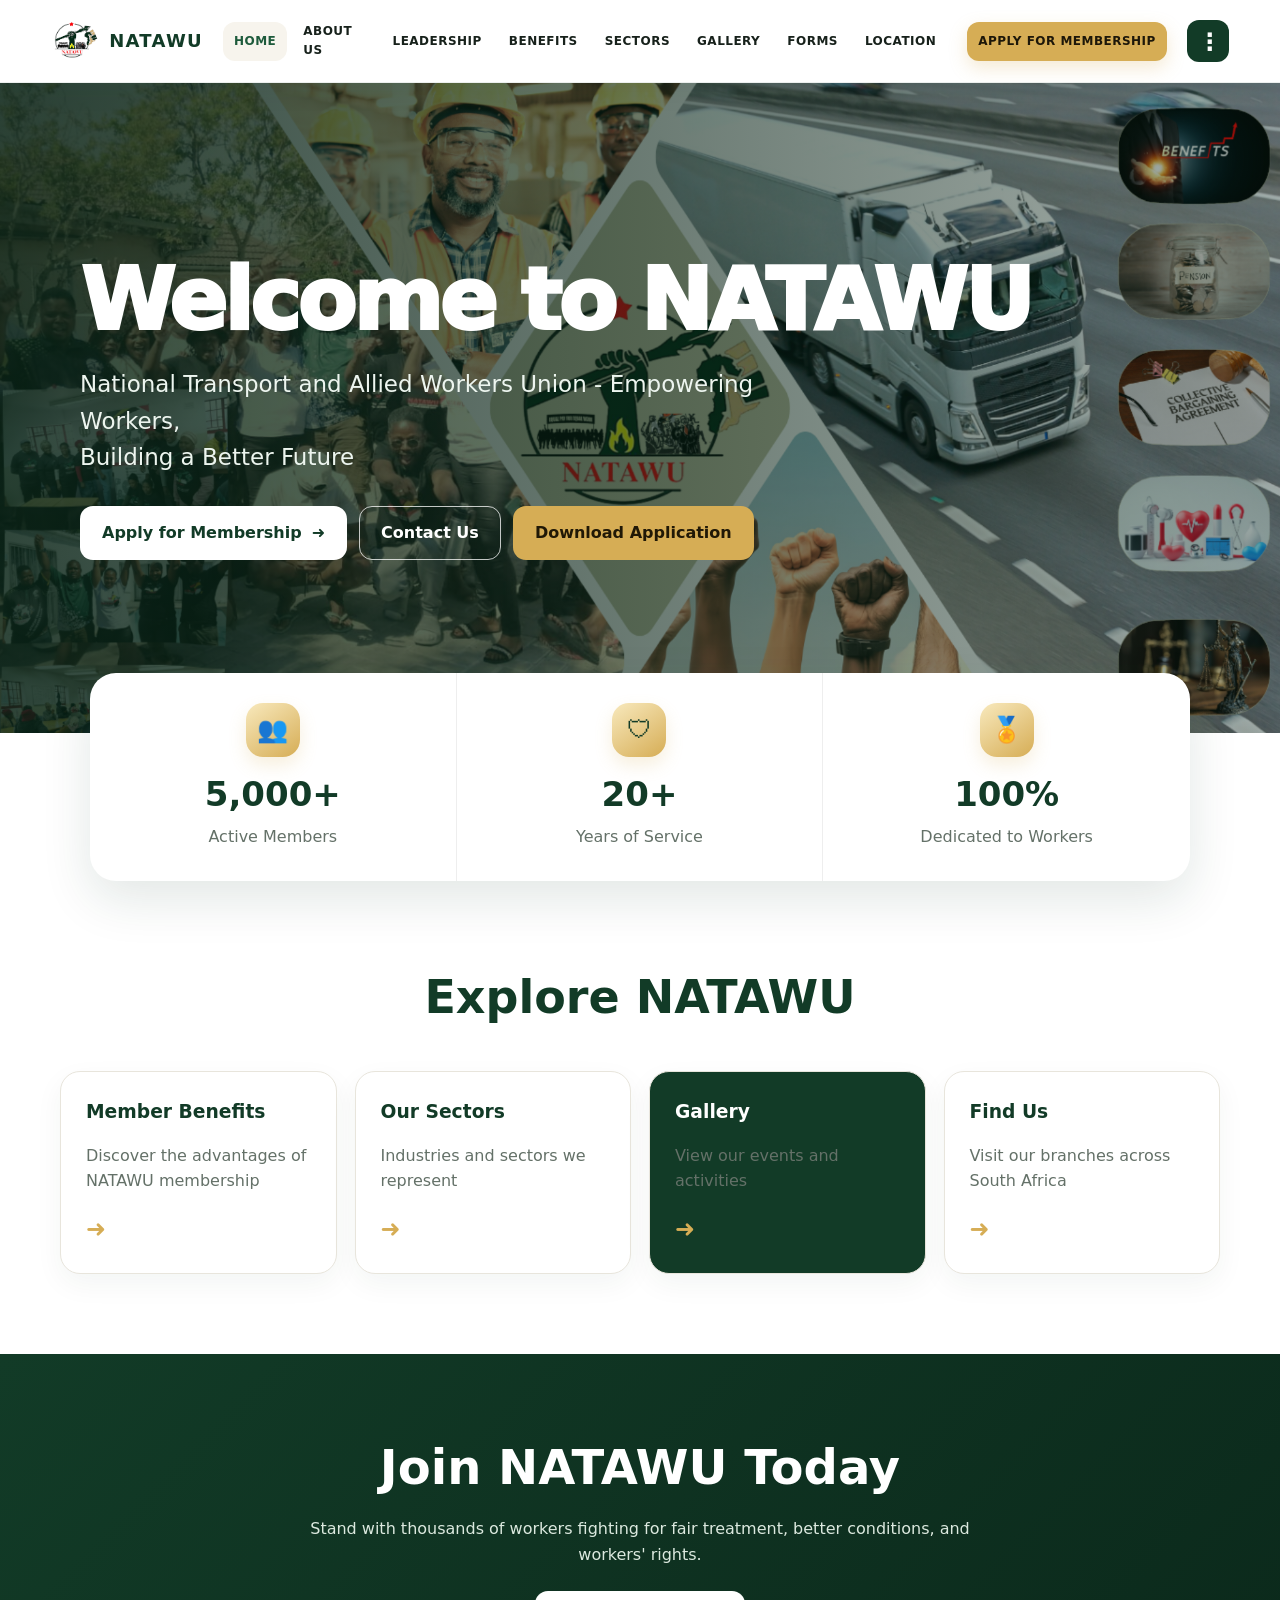
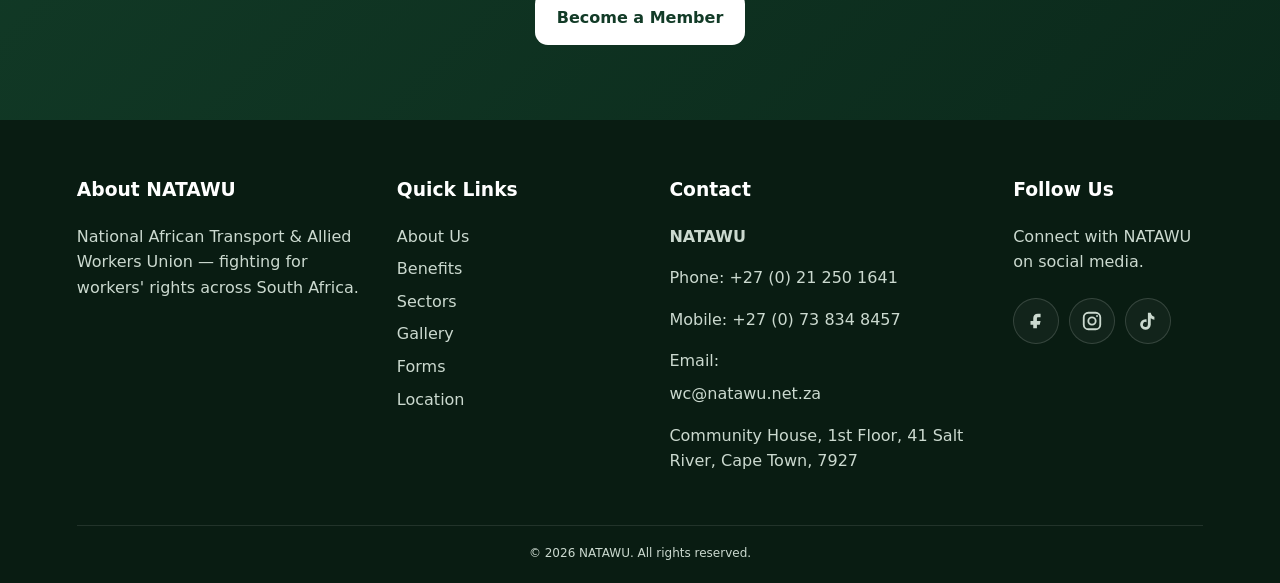
==== index.html @ a7b3f752 "Add files via upload" ====
<!doctype html>
<html lang="en" data-page="home">

<head>
  <meta charset="utf-8">
  <meta name="viewport" content="width=device-width, initial-scale=1">
  <title>NATAWU | Home</title>
  <link rel="stylesheet" href="css/style.css">
</head>

<body>
  <header class="site-header">
    <a class="brand" href="index.html" aria-label="NATAWU Home"><img
        src="images/cd23197be1ec1a989d1b0f8f8c7481d8044684c5.png" alt="NATAWU logo"><span>NATAWU</span></a>
    <button class="mobile-toggle" aria-label="Open menu" aria-expanded="false">☰</button>
    <nav class="nav" aria-label="Primary navigation">
      <a href="index.html" data-page="home">HOME</a><a href="about.html" data-page="about">ABOUT US</a><a
        href="leadership.html" data-page="leadership">LEADERSHIP</a><a href="benefits.html"
        data-page="benefits">BENEFITS</a><a href="sectors.html" data-page="sectors">SECTORS</a><a href="gallery.html"
        data-page="gallery">GALLERY</a><a href="forms.html" data-page="forms">FORMS</a><a href="location.html"
        data-page="location">LOCATION</a>
    </nav>
    <a class="apply-nav" href="apply-membership.html">APPLY FOR MEMBERSHIP</a>
    <div class="more-wrap"><button class="more-btn" aria-label="More menu">⋮</button>
      <div class="more-menu"><a href="apply-membership.html">Apply for Membership</a><a href="congress.html">National
          Congress 2026</a><a href="files/MEMBERSHIP_APPLICATION_FORM.pdf" download>Download Form</a><a
          href="location.html">Contact Branch</a><a href="wc@natawu.net.za">Email NATAWU</a></div>
    </div>
  </header>
  <main>
    <section class="home-hero" style="--hero:url('images/natawu-landing.png')">
      <div class="hero-content">
        <h1>Welcome to NATAWU</h1>
        <p>National Transport and Allied Workers Union - Empowering Workers,<br>Building a Better Future</p>
        <div class="hero-actions"><a class="btn white" href="apply-membership.html">Apply for Membership
            <span>➜</span></a><a class="btn outline" href="location.html">Contact Us</a><a class="btn yellow"
            href="files/MEMBERSHIP_APPLICATION_FORM.pdf" download>Download Application</a></div>
      </div>
    </section>
    <section class="stats">
      <article>
        <div class="stat-icon">👥</div>
        <h2>5,000+</h2>
        <p>Active Members</p>
      </article>
      <article>
        <div class="stat-icon">🛡</div>
        <h2>20+</h2>
        <p>Years of Service</p>
      </article>
      <article>
        <div class="stat-icon">🏅</div>
        <h2>100%</h2>
        <p>Dedicated to Workers</p>
      </article>
    </section>
    <section id="explore" class="explore">
      <h2>Explore NATAWU</h2>
      <div class="explore-grid"><a href="benefits.html">
          <h3>Member Benefits</h3>
          <p>Discover the advantages of NATAWU membership</p><span>➜</span>
        </a><a href="sectors.html">
          <h3>Our Sectors</h3>
          <p>Industries and sectors we represent</p><span>➜</span>
        </a><a class="highlight" href="gallery.html">
          <h3>Gallery</h3>
          <p>View our events and activities</p><span>➜</span>
        </a><a href="location.html">
          <h3>Find Us</h3>
          <p>Visit our branches across South Africa</p><span>➜</span>
        </a></div>
    </section>
    <section class="cta">
      <h2>Join NATAWU Today</h2>
      <p>Stand with thousands of workers fighting for fair treatment, better conditions, and workers' rights.</p><a
        class="btn white" href="forms.html">Become a Member</a>
    </section>
  </main>
  <footer class="footer">
    <div class="footer-grid">
      <div>
        <h3>About NATAWU</h3>
        <p>National African Transport & Allied Workers Union — fighting for workers' rights across South Africa.</p>
      </div>
      <div>
        <h3>Quick Links</h3><a href="about.html">About Us</a><a href="benefits.html">Benefits</a><a
          href="sectors.html">Sectors</a><a href="gallery.html">Gallery</a><a href="forms.html">Forms</a><a
          href="location.html">Location</a>
      </div>
      <div>
        <h3>Contact</h3>
        <p><strong>NATAWU</strong></p>
        <p>Phone: +27 (0) 21 250 1641</p>
        <p>Mobile: +27 (0) 73 834 8457</p>
        <p>Email: <a href="mailto:wc@natawu.net.za">wc@natawu.net.za</a></p>
        <p>Community House, 1st Floor, 41 Salt River, Cape Town, 7927</p>
      </div>
      <div>
        <h3>Follow Us</h3>
        <p>Connect with NATAWU on social media.</p>
        <div class="socials"></div>
      </div>
    </div>
    <div class="copyright">© 2026 NATAWU. All rights reserved.</div>
  </footer>
  <script src="js/main.js"></script>
</body>

</html>
---- css/style.css ----
:root{--green:#123b27;--green2:#1d5a3b;--green3:#2d7b50;--gold:#d6ad55;--gold2:#f0d58b;--cream:#f7f4ed;--ink:#17211b;--muted:#647168;--white:#fff;--shadow:0 18px 50px rgba(18,59,39,.12);--radius:22px}
*{box-sizing:border-box}html{scroll-behavior:smooth}body{margin:0;font-family:Inter,system-ui,-apple-system,Segoe UI,Roboto,Arial,sans-serif;color:var(--ink);background:#fff;line-height:1.6}a{color:inherit;text-decoration:none}img{max-width:100%;display:block}button,input,select,textarea{font:inherit}.site-header{position:sticky;top:0;z-index:1000;display:flex;align-items:center;gap:20px;padding:12px clamp(16px,4vw,56px);background:rgba(255,255,255,.96);backdrop-filter:blur(16px);border-bottom:1px solid rgba(18,59,39,.08);box-shadow:0 8px 28px rgba(18,59,39,.06)}.brand{display:flex;align-items:center;gap:10px;min-width:max-content;font-weight:900;letter-spacing:.08em;color:var(--green)}.brand img{width:48px;height:48px;object-fit:contain}.brand span{font-size:18px}.nav{display:flex;align-items:center;justify-content:center;gap:5px;flex:1}.nav a,.apply-nav,.more-btn{padding:10px 11px;border-radius:12px;font-size:12px;font-weight:800;letter-spacing:.04em;transition:.25s}.nav a:hover,.nav a.active{background:var(--cream);color:var(--green2)}.apply-nav{background:var(--gold);color:#1d1709;box-shadow:0 7px 18px rgba(214,173,85,.25);white-space:nowrap}.apply-nav:hover{transform:translateY(-2px);background:var(--gold2)}.more-wrap{position:relative}.more-btn{border:0;background:var(--green);color:#fff;width:42px;height:42px;cursor:pointer;font-size:24px;line-height:1}.more-menu{display:none;position:absolute;right:0;top:50px;width:210px;padding:8px;background:#fff;border:1px solid #e8e4da;border-radius:16px;box-shadow:var(--shadow)}.more-menu.show{display:grid}.more-menu a{padding:11px 12px;border-radius:10px;font-weight:700;font-size:13px}.more-menu a:hover{background:var(--cream);color:var(--green2)}.mobile-toggle{display:none;margin-left:auto;border:0;background:var(--green);color:#fff;width:44px;height:44px;border-radius:12px;font-size:22px}.home-hero{min-height:650px;display:grid;place-items:center;background:linear-gradient(90deg,rgba(8,35,22,.84),rgba(8,35,22,.36)),url('../images/natawu-landing.png') center/cover no-repeat;color:#fff}.hero-content{width:min(1120px,92%);padding:80px 0}.hero-content h1{font-size:clamp(44px,7vw,86px);line-height:1;margin:0 0 20px;font-weight:950;letter-spacing:-.04em}.hero-content p{font-size:clamp(17px,2vw,23px);max-width:760px;color:#edf5ef}.hero-actions{display:flex;flex-wrap:wrap;gap:12px;margin-top:30px}.btn{display:inline-flex;align-items:center;justify-content:center;gap:10px;padding:13px 21px;border-radius:13px;border:1px solid transparent;font-weight:850;cursor:pointer;transition:.25s}.btn:hover{transform:translateY(-2px);box-shadow:0 12px 24px rgba(0,0,0,.12)}.btn.white{background:#fff;color:var(--green)}.btn.outline{border-color:rgba(255,255,255,.75);color:#fff;background:transparent}.btn.yellow{background:var(--gold);color:#201806}.btn.green{background:var(--green);color:#fff}.btn.disabled{opacity:.5;cursor:not-allowed}.stats{display:grid;grid-template-columns:repeat(3,1fr);width:min(1100px,92%);margin:-60px auto 0;position:relative;background:#fff;border-radius:26px;box-shadow:var(--shadow);overflow:hidden}.stats article{text-align:center;padding:30px 20px;border-right:1px solid #eee}.stats article:last-child{border-right:0}.stat-icon,.soft-icon{width:54px;height:54px;margin:0 auto 10px;display:grid;place-items:center;border-radius:17px;background:linear-gradient(145deg,#f8e9bd,#d6ad55);color:var(--green);font-size:25px;box-shadow:0 8px 18px rgba(214,173,85,.2)}.stats h2{font-size:34px;margin:0;color:var(--green)}.stats p{margin:2px 0;color:var(--muted)}main{min-height:55vh}.explore,.benefits-section,.sectors,.gallery,.leadership,.history,.why-section,.branches,.forms-grid,.contact-form,.split,.info-cards,.numbers,.issues,.open-workers{width:min(1160px,92%);margin:0 auto;padding:80px 0}.explore h2,.gallery h2,.leadership>h2,.history h2,.why-section>h2,.numbers>h2,.issues>h2{text-align:center;color:var(--green);font-size:clamp(30px,4vw,46px);margin:0 0 36px}.explore-grid{display:grid;grid-template-columns:repeat(4,1fr);gap:18px}.explore-grid a{padding:25px;border:1px solid #e8e5dc;border-radius:20px;background:#fff;box-shadow:0 10px 28px rgba(18,59,39,.05);transition:.25s}.explore-grid a:hover{transform:translateY(-6px);border-color:var(--gold)}.explore-grid h3{margin:0;color:var(--green)}.explore-grid p{color:var(--muted)}.explore-grid span{color:var(--gold);font-size:24px}.explore-grid .highlight{background:var(--green);color:#fff}.explore-grid .highlight h3{color:#fff}.cta{padding:75px 20px;text-align:center;background:linear-gradient(135deg,var(--green),#0b291b);color:#fff}.cta h2{font-size:clamp(30px,4vw,48px);margin:0 0 10px}.cta p{max-width:680px;margin:0 auto 24px;color:#dce9df}.page-hero{padding:90px 6%;background:linear-gradient(135deg,var(--green),#245d40);color:#fff;text-align:center}.page-hero h1{font-size:clamp(42px,6vw,70px);margin:0 0 10px}.page-hero p{max-width:780px;margin:auto;color:#dce9df;font-size:18px}.split{display:grid;grid-template-columns:1.1fr .9fr;gap:55px;align-items:center}.split h2{font-size:42px;color:var(--green);margin-top:0}.split img{border-radius:26px;box-shadow:var(--shadow)}.info-cards,.benefit-grid,.sector-grid,.why-grid,.leader-grid,.gallery-grid,.numbers-grid,.issue-grid{display:grid;gap:20px}.info-cards{grid-template-columns:repeat(3,1fr)}.info-cards article,.benefit-grid article,.sector-grid article,.why-grid article,.leader-card,.form-card,.branch,.issue-grid article{border:1px solid #e8e5dc;border-radius:22px;padding:25px;background:#fff;box-shadow:0 10px 30px rgba(18,59,39,.055);transition:.25s}.info-cards article:hover,.benefit-grid article:hover,.sector-grid article:hover,.leader-card:hover{transform:translateY(-5px);box-shadow:var(--shadow);border-color:#ddc27d}.history{background:var(--cream);max-width:none;padding-left:6%;padding-right:6%}.timeline{max-width:900px;margin:auto;padding:28px;border-left:4px solid var(--gold);background:#fff;border-radius:0 18px 18px 0}.center-band{text-align:center;padding:65px 20px;background:var(--cream)}.leader-grid{grid-template-columns:repeat(4,1fr)}.leader-card{text-align:center;position:relative;overflow:hidden}.leader-card img{width:150px;height:150px;object-fit:cover;border-radius:50%;margin:0 auto 18px;border:5px solid #f1dfab}.leader-card h3{color:var(--green);margin:5px 0}.leader-card p{margin:0;color:var(--muted);font-weight:700}.fallback-avatar{display:none}.benefit-grid{grid-template-columns:repeat(3,1fr)}.benefit-grid article>span,.sector-grid article>span{width:58px;height:58px;display:grid;place-items:center;border-radius:18px;background:linear-gradient(145deg,#f7e9bf,#d6ad55);font-size:26px;margin-bottom:15px;color:var(--green);box-shadow:0 9px 20px rgba(214,173,85,.18);transition:.35s}.benefit-grid article:hover>span,.sector-grid article:hover>span{transform:rotate(-6deg) scale(1.1)}.benefit-grid h3,.sector-grid h3{color:var(--green);margin:0 0 7px}.benefit-grid p{color:var(--muted);margin:0}.why-grid{grid-template-columns:repeat(3,1fr)}.why-grid article{display:flex;gap:16px}.why-grid b{width:42px;height:42px;flex:none;display:grid;place-items:center;border-radius:13px;background:var(--green);color:#fff}.sectors .sector-grid{grid-template-columns:repeat(4,1fr)}.sector-grid article{text-align:center}.sector-grid article>span{margin:0 auto 15px}.open-workers{background:var(--green);color:#fff;max-width:none;text-align:center;padding-left:8%;padding-right:8%}.open-workers h2{font-size:40px;margin-top:0}.numbers{padding-top:70px;padding-bottom:70px}.numbers-grid{grid-template-columns:repeat(4,1fr)}.numbers-grid article{text-align:center;padding:25px;background:var(--cream);border-radius:18px}.numbers-grid strong{font-size:38px;color:var(--green)}.issues .issue-grid{grid-template-columns:repeat(3,1fr)}.issue-grid article h3{color:var(--green)}.issue-grid article p{color:var(--muted)}.gallery-grid{grid-template-columns:repeat(3,1fr)}.gallery-card{padding:0;border:0;background:#fff;border-radius:20px;overflow:hidden;box-shadow:0 10px 28px rgba(18,59,39,.09);cursor:pointer;transition:.25s}.gallery-card:hover{transform:translateY(-6px)}.gallery-card img{width:100%;height:250px;object-fit:cover}.gallery-card span{display:block;padding:15px;text-align:left;font-weight:800;color:var(--green)}.lightbox{display:none;position:fixed;inset:0;z-index:2000;background:rgba(4,14,9,.9);place-items:center;padding:30px}.lightbox.show{display:grid}.lightbox img{max-width:92vw;max-height:85vh;border-radius:18px}.lightbox button{position:absolute;top:20px;right:25px;border:0;background:#fff;color:var(--green);width:45px;height:45px;border-radius:50%;font-size:30px;cursor:pointer}.forms-grid{grid-template-columns:repeat(2,1fr);display:grid}.form-card h3{color:var(--green);font-size:26px}.form-card li{margin:5px 0}.branch{display:grid;grid-template-columns:330px 1fr;gap:28px;margin-bottom:22px}.branch>img{width:100%;height:100%;min-height:300px;object-fit:cover;border-radius:16px}.branch h2{color:var(--green)}.contact-form{max-width:900px}.contact-form h2{text-align:center;color:var(--green);font-size:40px}.contact-form form{display:grid;gap:14px}.two{display:grid;grid-template-columns:1fr 1fr;gap:14px}.contact-form input,.contact-form select,.contact-form textarea{width:100%;padding:14px 15px;border:1px solid #ddd8ca;border-radius:12px;background:#fff;outline:none}.contact-form input:focus,.contact-form select:focus,.contact-form textarea:focus{border-color:var(--gold);box-shadow:0 0 0 4px rgba(214,173,85,.12)}.footer{background:#091c12;color:#cbd9cf;padding:55px 6% 20px}.footer-grid{display:grid;grid-template-columns:1.2fr 1fr 1.3fr .8fr;gap:35px;max-width:1200px;margin:auto}.footer h3{color:#fff;margin-top:0}.footer a{display:block;margin:7px 0;color:#cbd9cf}.footer a:hover{color:var(--gold2)}.socials{display:flex;gap:10px}.socials a{width:46px;height:46px;display:grid;place-items:center;border:1px solid rgba(255,255,255,.15);border-radius:50%;font-weight:900;background:rgba(255,255,255,.04);transition:.3s}.socials a:hover{transform:translateY(-5px) rotate(-5deg);background:var(--gold);color:#1d1709;border-color:var(--gold)}.socials svg{width:22px;height:22px}.copyright{text-align:center;border-top:1px solid rgba(255,255,255,.1);margin-top:35px;padding-top:18px;font-size:12px}.congress{width:min(1100px,92%);margin:auto;padding:70px 0}.congress-hero{display:grid;grid-template-columns:1fr 1fr;gap:35px;align-items:center}.congress-hero img{border-radius:25px;box-shadow:var(--shadow)}.badge{display:inline-flex;padding:7px 12px;border-radius:99px;background:#f4e4b6;color:var(--green);font-weight:900;font-size:12px;letter-spacing:.08em}.congress h2{font-size:clamp(36px,5vw,58px);line-height:1.05;color:var(--green);margin:14px 0}.congress-cards{display:grid;grid-template-columns:repeat(3,1fr);gap:18px;margin-top:40px}.congress-cards article{padding:24px;background:var(--cream);border-radius:18px}.congress-cards strong{color:var(--green);display:block;margin-bottom:5px}.apply-page{background:var(--cream);padding:35px 0 70px}.apply-intro{width:min(1100px,92%);margin:0 auto 22px;text-align:center}.apply-intro h1{color:var(--green);font-size:clamp(36px,5vw,58px);margin:0}.apply-intro p{color:var(--muted)}.membership-frame{width:min(1120px,94%);margin:auto;border:0;background:transparent;min-height:1500px}
@media(max-width:1050px){.nav{gap:0}.nav a{padding:9px 7px;font-size:11px}.leader-grid{grid-template-columns:repeat(2,1fr)}.footer-grid{grid-template-columns:repeat(2,1fr)}}
@media(max-width:800px){.site-header{flex-wrap:wrap}.mobile-toggle{display:block}.nav{display:none;order:5;width:100%;flex-direction:column;align-items:stretch;padding-top:10px}.nav.open{display:flex}.nav a,.apply-nav{text-align:center}.more-wrap{margin-left:0}.home-hero{min-height:580px}.stats{grid-template-columns:1fr;margin-top:-35px}.stats article{border-right:0;border-bottom:1px solid #eee}.stats article:last-child{border-bottom:0}.explore-grid,.info-cards,.benefit-grid,.sectors .sector-grid,.why-grid,.gallery-grid,.issues .issue-grid,.forms-grid,.congress-cards{grid-template-columns:1fr 1fr}.split,.congress-hero{grid-template-columns:1fr}.branch{grid-template-columns:1fr}.branch>img{height:260px}.footer-grid{grid-template-columns:1fr 1fr}.apply-nav{display:block}} 
@media(max-width:560px){.brand span{display:none}.more-menu{right:-5px}.home-hero{min-height:620px}.hero-content{padding:55px 0}.hero-content h1{font-size:48px}.explore-grid,.info-cards,.benefit-grid,.sectors .sector-grid,.why-grid,.gallery-grid,.issues .issue-grid,.forms-grid,.numbers-grid,.congress-cards,.two,.footer-grid{grid-template-columns:1fr}.page-hero{padding:65px 6%}.leader-grid{grid-template-columns:1fr}.split,.explore,.benefits-section,.sectors,.gallery,.leadership,.history,.why-section,.branches,.forms-grid,.contact-form{padding-top:55px;padding-bottom:55px}.branch{padding:18px}.membership-frame{width:100%}}
@media(prefers-reduced-motion:reduce){*,*:before,*:after{scroll-behavior:auto!important;transition:none!important;animation:none!important}}
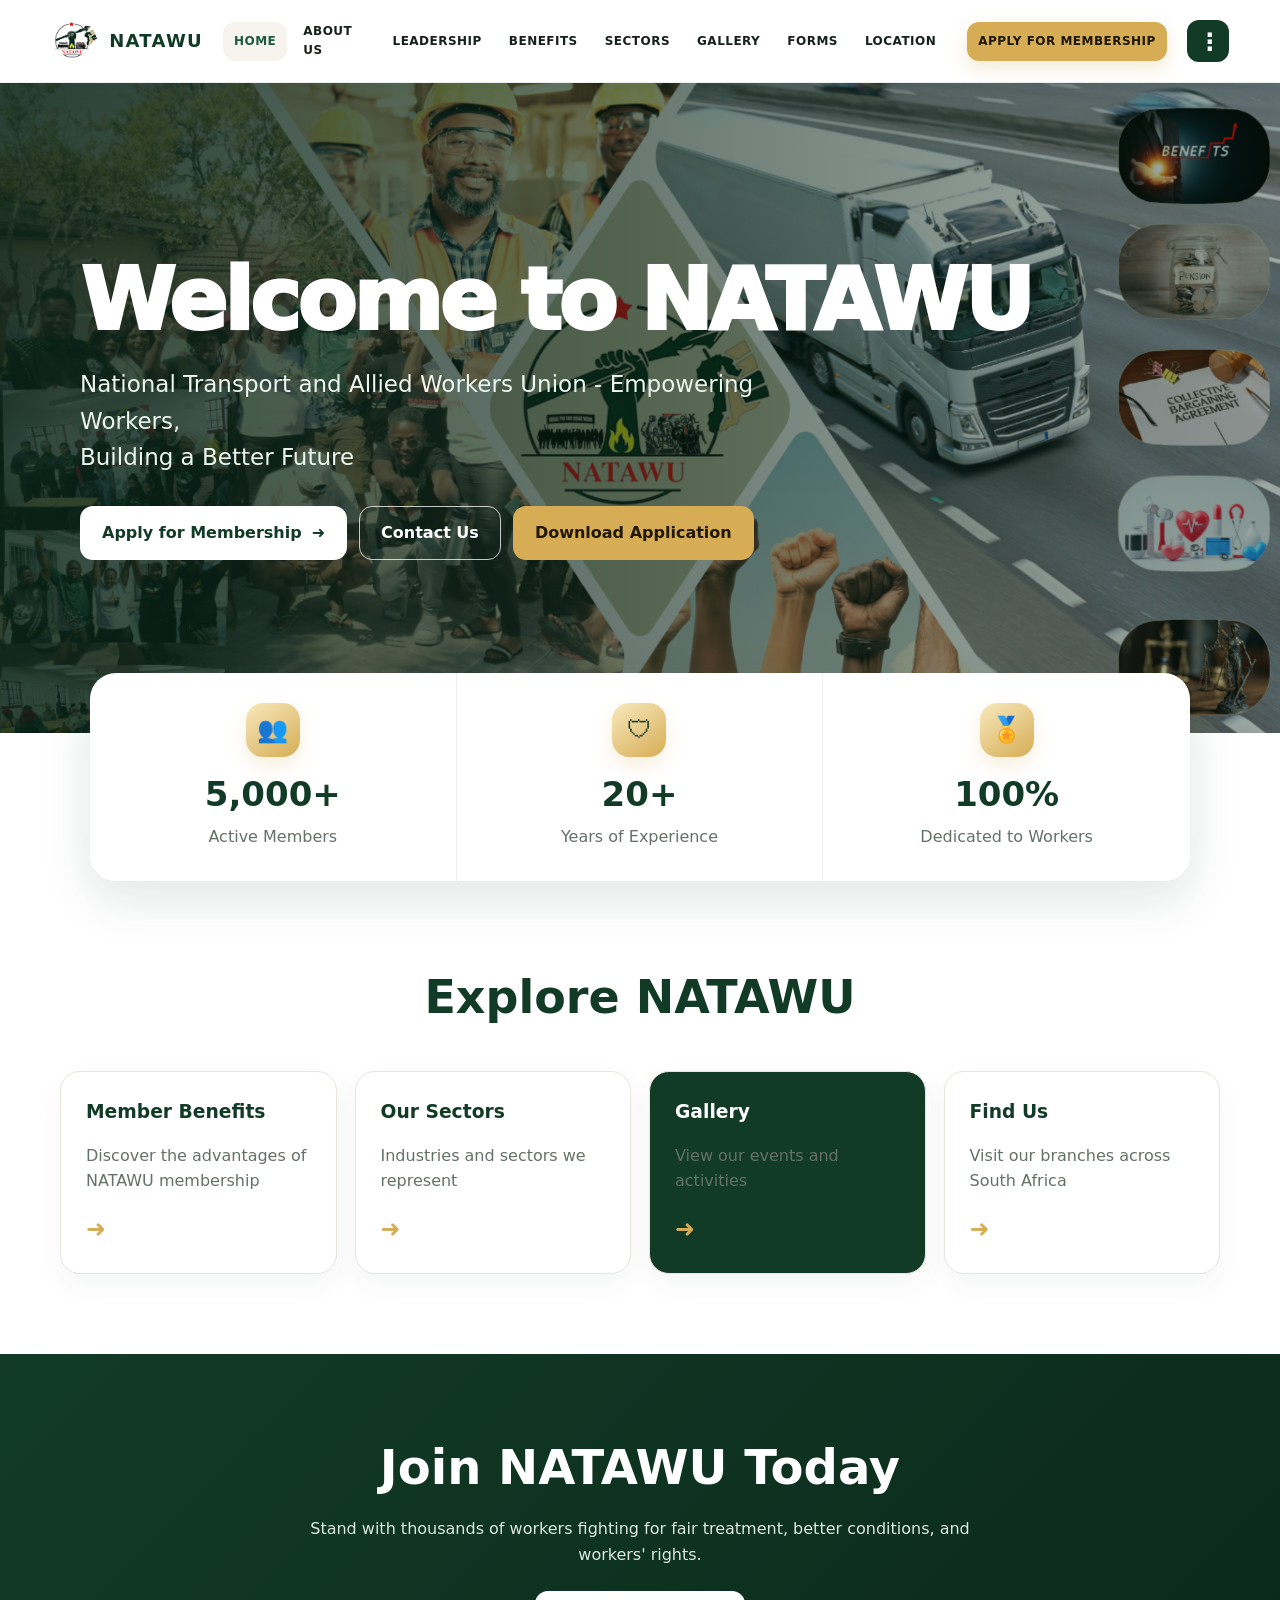
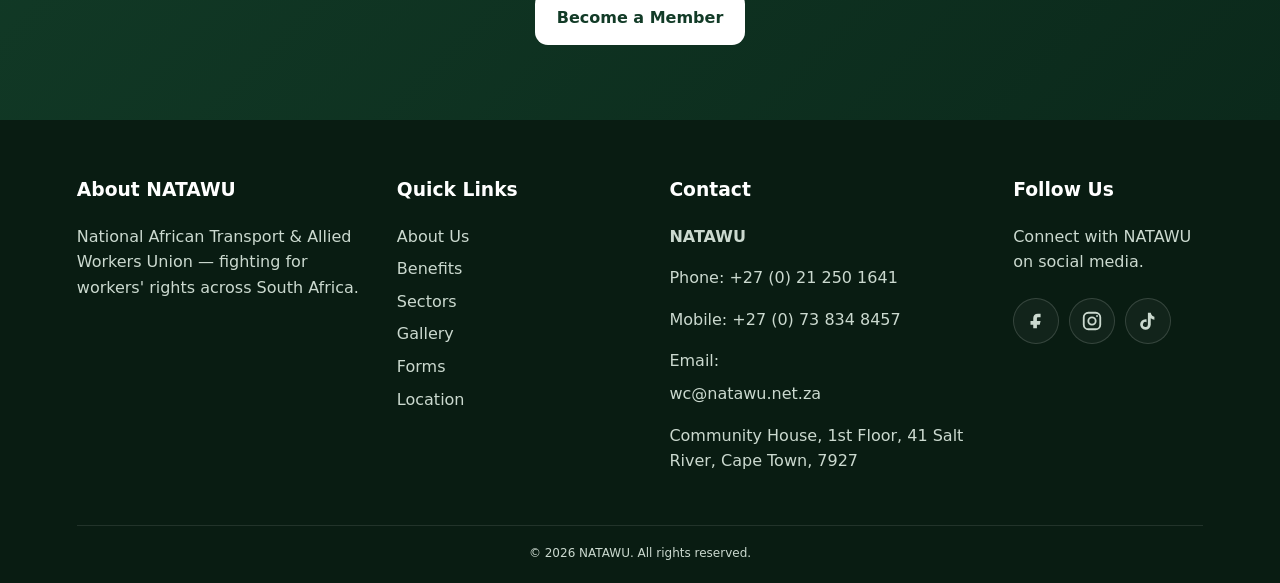
==== commit f6fd87f7: "Update index.html" ====
--- a/index.html
+++ b/index.html
@@ -46,7 +46,7 @@
       <article>
         <div class="stat-icon">🛡</div>
         <h2>20+</h2>
-        <p>Years of Service</p>
+        <p>Years of Experience</p>
       </article>
       <article>
         <div class="stat-icon">🏅</div>
@@ -106,4 +106,4 @@
   <script src="js/main.js"></script>
 </body>
 
-</html>+</html>
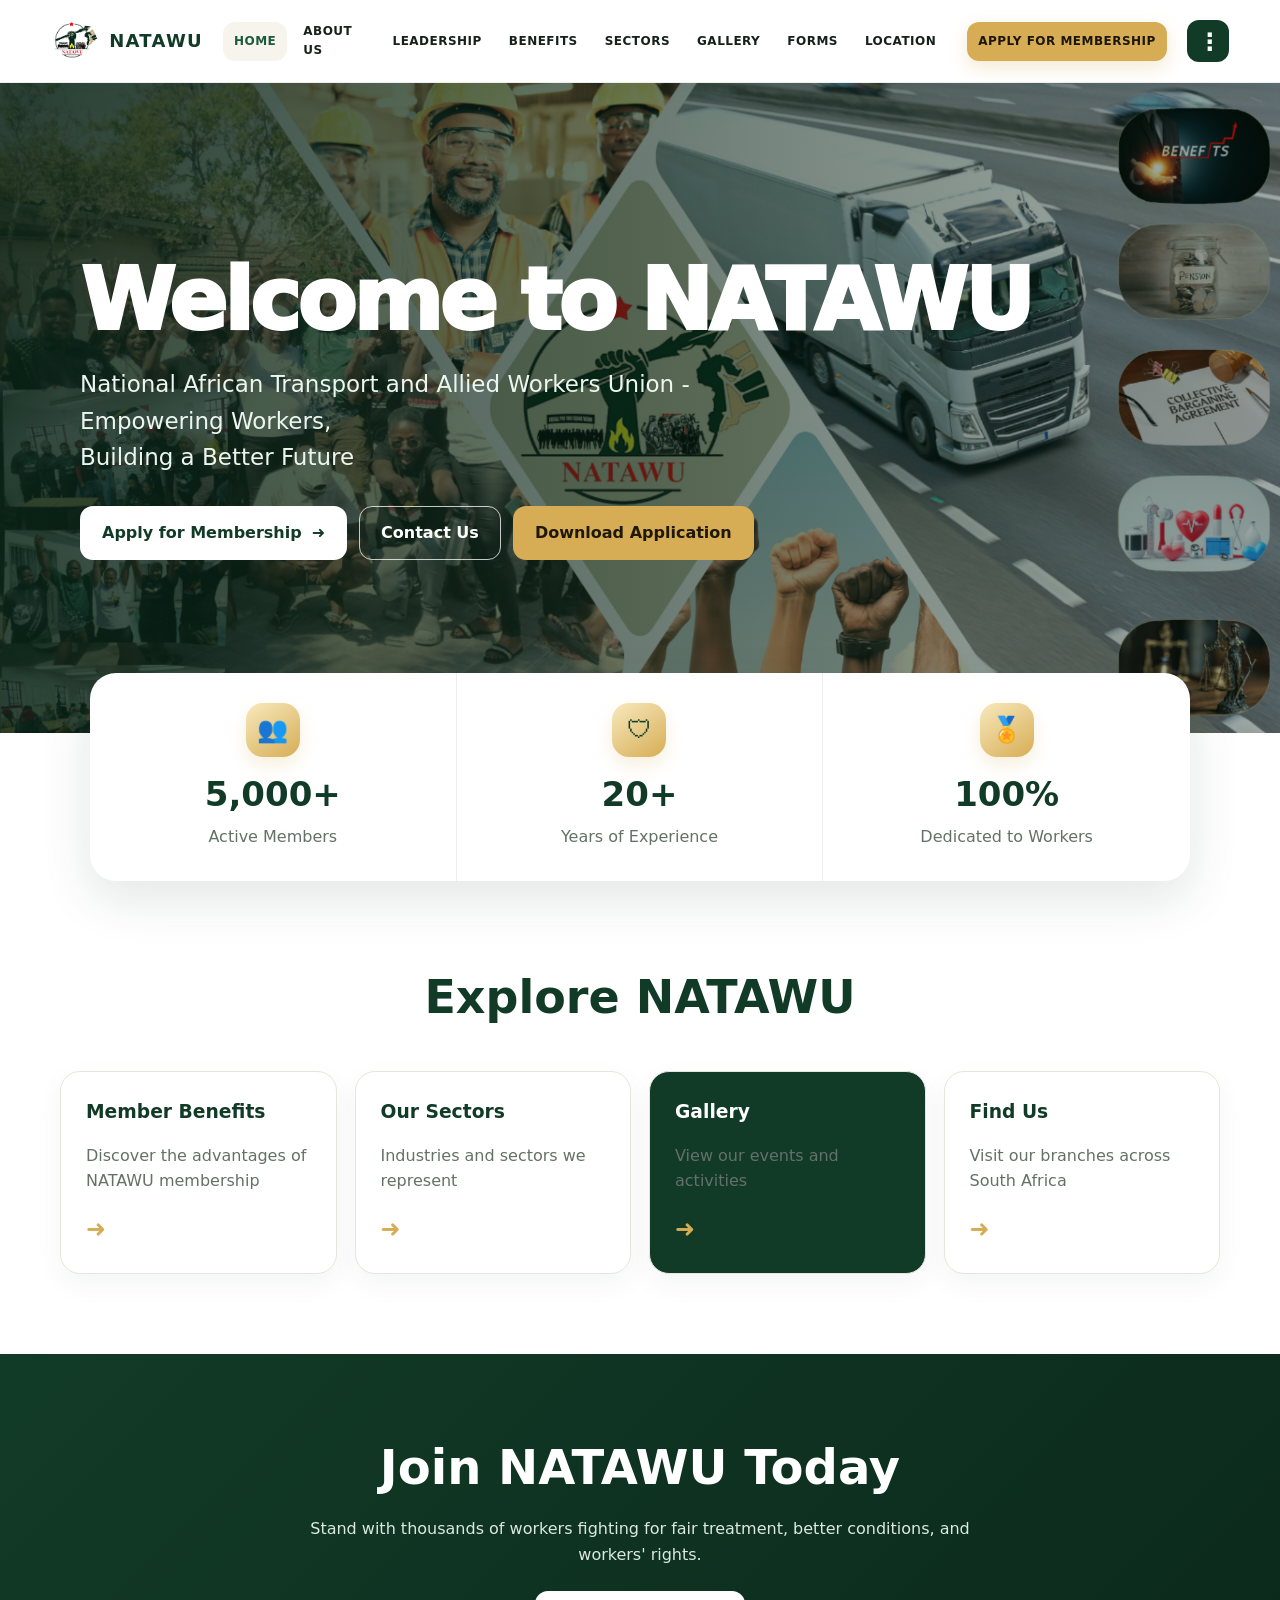
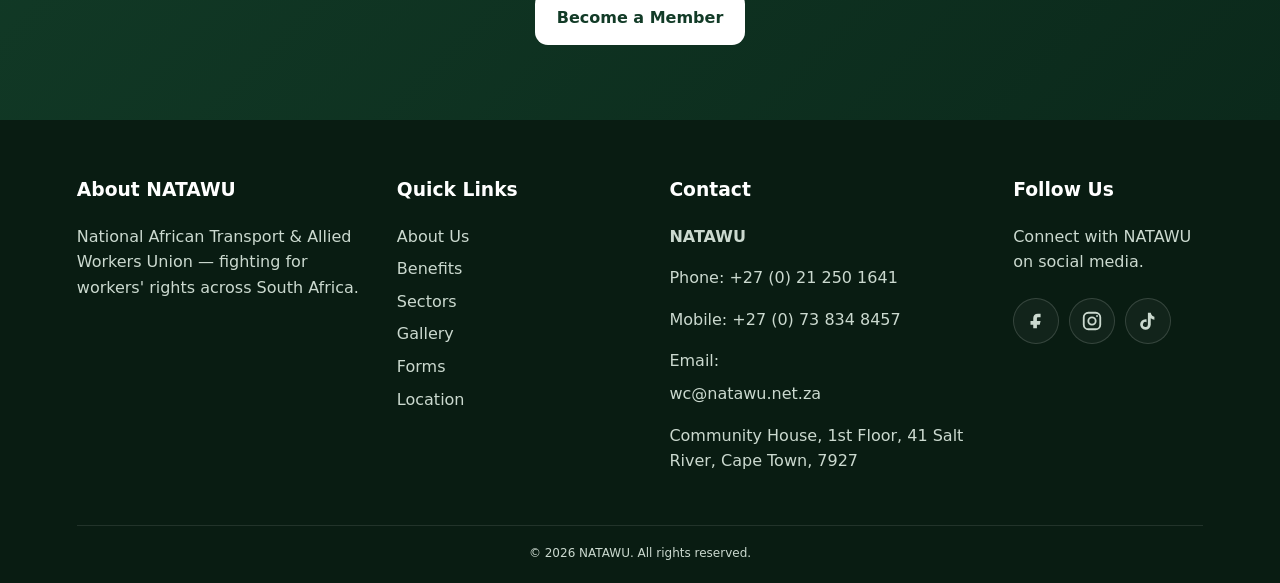
==== commit b596e726: "Update index.html Completing the name  of the  organization" ====
--- a/index.html
+++ b/index.html
@@ -31,7 +31,7 @@
     <section class="home-hero" style="--hero:url('images/natawu-landing.png')">
       <div class="hero-content">
         <h1>Welcome to NATAWU</h1>
-        <p>National Transport and Allied Workers Union - Empowering Workers,<br>Building a Better Future</p>
+        <p>National African Transport and Allied Workers Union - Empowering Workers,<br>Building a Better Future</p>
         <div class="hero-actions"><a class="btn white" href="apply-membership.html">Apply for Membership
             <span>➜</span></a><a class="btn outline" href="location.html">Contact Us</a><a class="btn yellow"
             href="files/MEMBERSHIP_APPLICATION_FORM.pdf" download>Download Application</a></div>
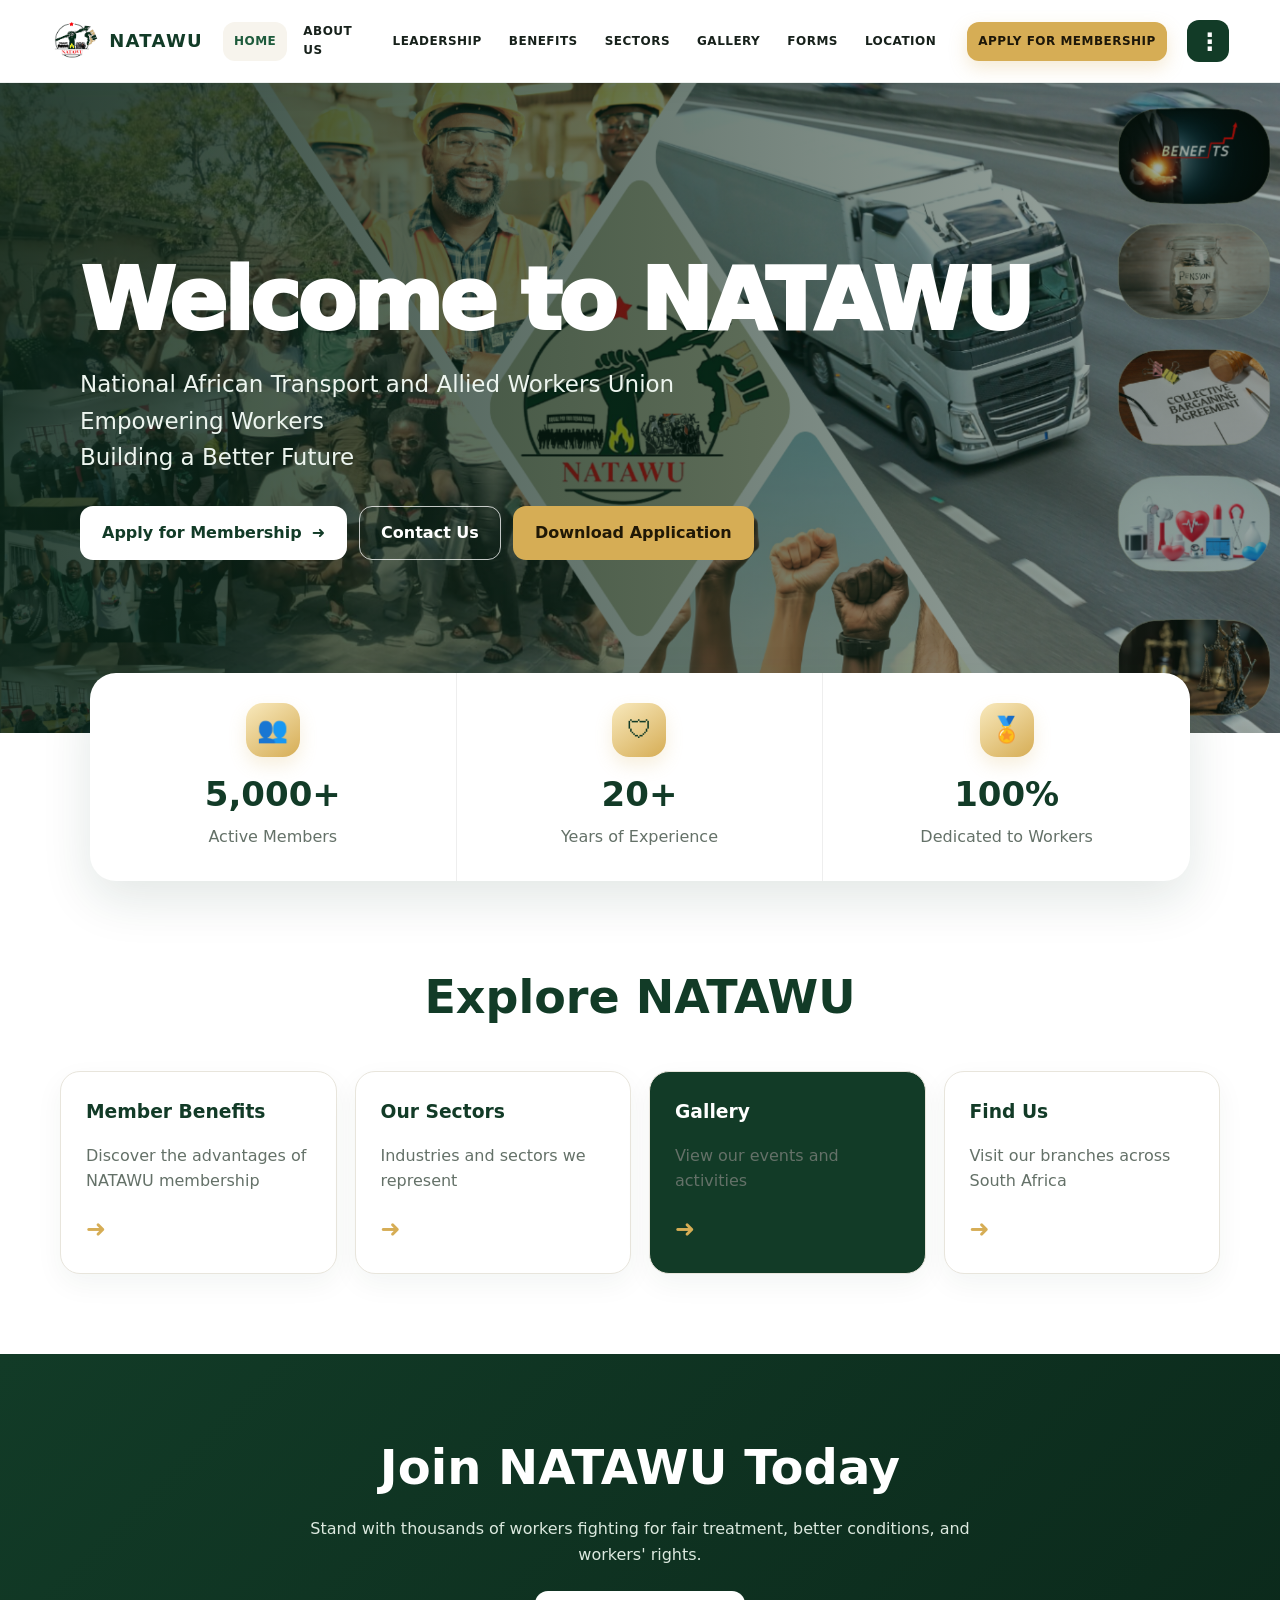
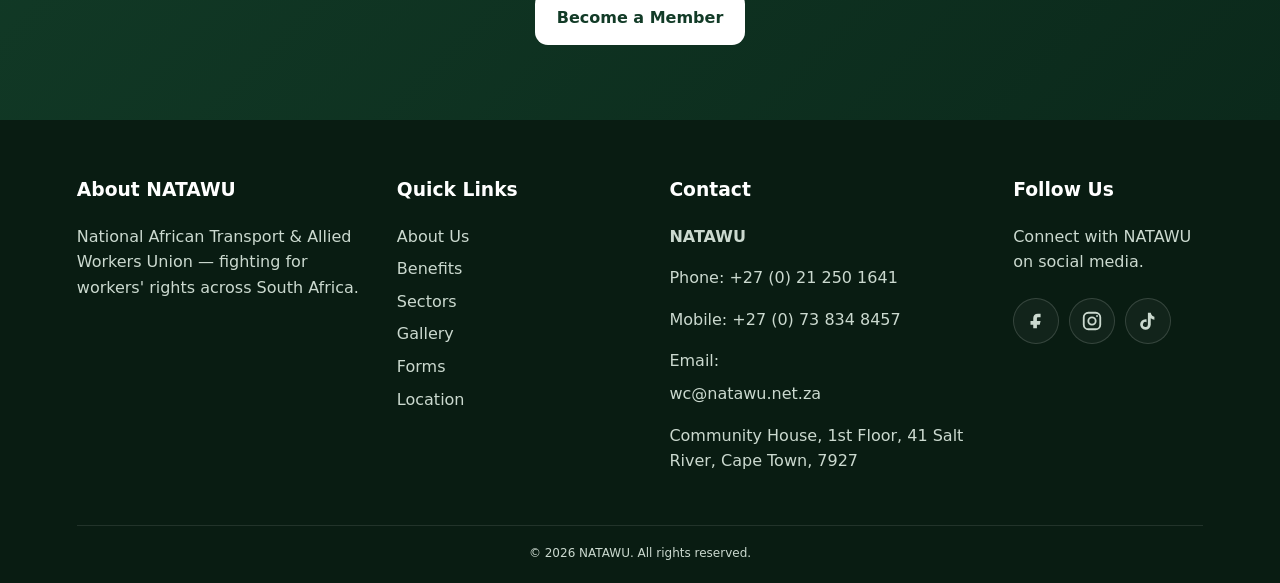
==== commit e0a9fe97: "Update index.html" ====
--- a/index.html
+++ b/index.html
@@ -31,7 +31,7 @@
     <section class="home-hero" style="--hero:url('images/natawu-landing.png')">
       <div class="hero-content">
         <h1>Welcome to NATAWU</h1>
-        <p>National African Transport and Allied Workers Union - Empowering Workers,<br>Building a Better Future</p>
+        <p>National African Transport and Allied Workers Union<br>Empowering Workers <br> Building a Better Future</p>
         <div class="hero-actions"><a class="btn white" href="apply-membership.html">Apply for Membership
             <span>➜</span></a><a class="btn outline" href="location.html">Contact Us</a><a class="btn yellow"
             href="files/MEMBERSHIP_APPLICATION_FORM.pdf" download>Download Application</a></div>
